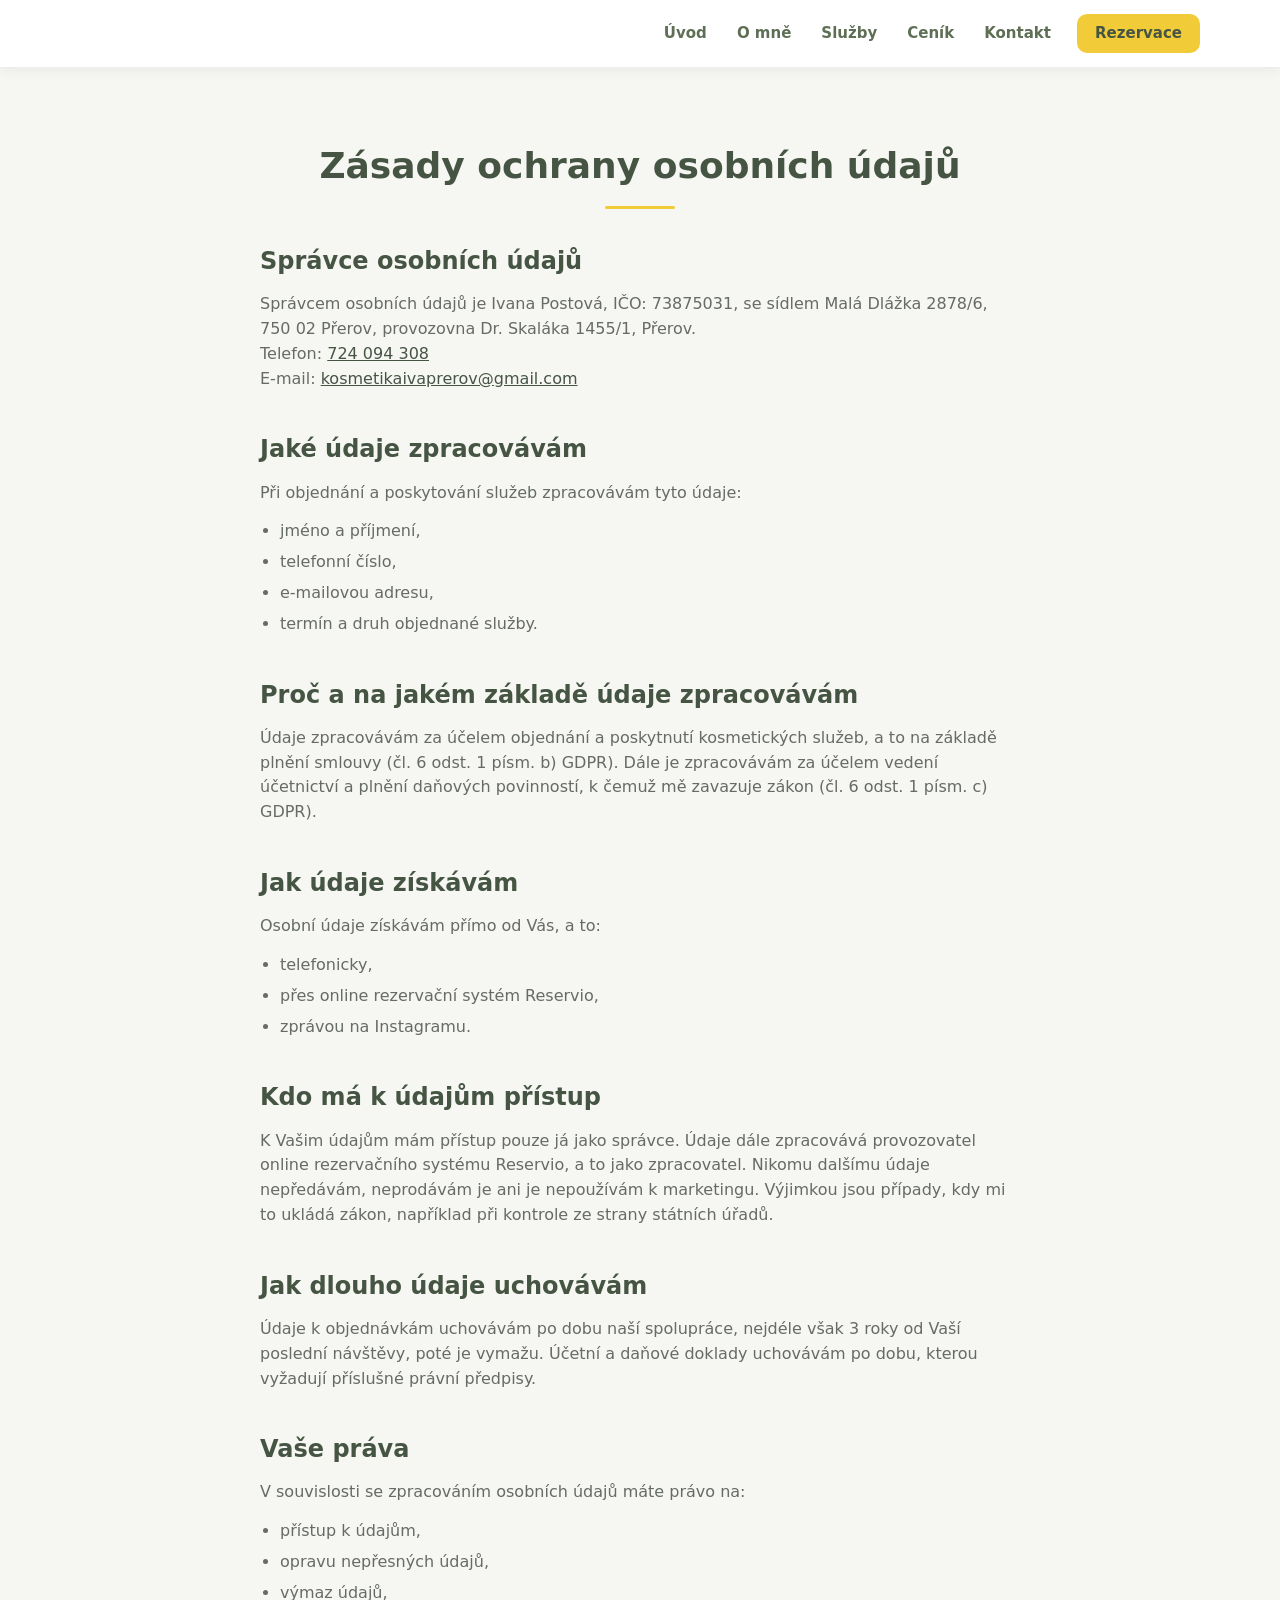
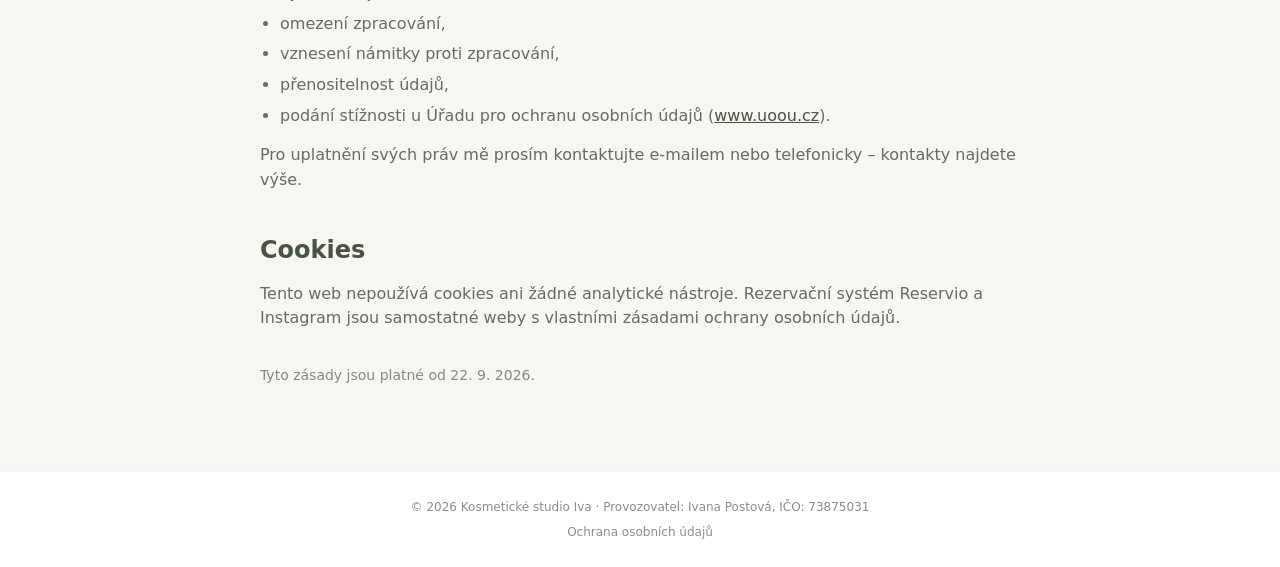
==== ochrana-osobnich-udaju.html @ 0e4a9955 "tlacitko a GDPR" ====
<!doctype html>
<html lang="cs">
  <head>
    <meta charset="utf-8" />
    <meta name="viewport" content="width=device-width, initial-scale=1" />

    <title>Ochrana osobních údajů | Kosmetické studio Iva</title>
    <meta
      name="description"
      content="Zásady ochrany osobních údajů kosmetického studia Iva v Přerově – jaké údaje zpracováváme, proč a jak dlouho je uchováváme."
    />
    <meta name="robots" content="index, follow" />
    <link rel="canonical" href="https://kosmetikaiva.cz/ochrana-osobnich-udaju.html" />
    <link rel="icon" type="image/png" href="img/favicon.png" />

    <link rel="stylesheet" href="styles.css" />
  </head>

  <body>
    <!-- Header / Navigace -->
    <header class="site-header" id="top">
      <div class="container header-inner">
        <nav class="nav" aria-label="Hlavní navigace">
          <a class="nav-link" href="index.html#top">Úvod</a>
          <a class="nav-link" href="index.html#omne">O mně</a>
          <a class="nav-link" href="index.html#sluzby">Služby</a>
          <a class="nav-link" href="index.html#cenik">Ceník</a>
          <a class="nav-link" href="index.html#kontakt">Kontakt</a>
          <!-- TODO: doplnit odkaz na Reservio -->
          <a class="nav-cta" href="#">Rezervace</a>
        </nav>

        <button
          class="burger"
          type="button"
          aria-label="Otevřít menu"
          aria-expanded="false"
          aria-controls="mobileMenu"
        >
          <span></span><span></span><span></span>
        </button>
      </div>

      <!-- Mobil menu -->
      <div class="mobile-menu" id="mobileMenu" hidden>
        <div class="container mobile-menu-inner">
          <a class="mobile-link" href="index.html#top">Úvod</a>
          <a class="mobile-link" href="index.html#omne">O mně</a>
          <a class="mobile-link" href="index.html#sluzby">Služby</a>
          <a class="mobile-link" href="index.html#cenik">Ceník</a>
          <a class="mobile-link" href="index.html#kontakt">Kontakt</a>
          <!-- TODO: doplnit odkaz na Reservio -->
          <a class="mobile-link mobile-link-cta" href="#">Rezervace</a>
        </div>
      </div>
    </header>

    <!-- Ochrana osobnich udaju -->
    <main class="section">
      <div class="container">
        <div class="section-title">
          <h1>Zásady ochrany osobních údajů</h1>
          <div class="title-accent"></div>
        </div>

        <div class="legal-content">
          <h2>Správce osobních údajů</h2>
          <p>
            Správcem osobních údajů je Ivana Postová, IČO: 73875031, se sídlem
            Malá Dlážka 2878/6, 750 02 Přerov, provozovna Dr. Skaláka 1455/1,
            Přerov.<br />
            Telefon: <a href="tel:+420724094308">724 094 308</a><br />
            E-mail:
            <a href="mailto:kosmetikaivaprerov@gmail.com"
              >kosmetikaivaprerov@gmail.com</a
            >
          </p>

          <h2>Jaké údaje zpracovávám</h2>
          <p>Při objednání a poskytování služeb zpracovávám tyto údaje:</p>
          <ul>
            <li>jméno a příjmení,</li>
            <li>telefonní číslo,</li>
            <li>e-mailovou adresu,</li>
            <li>termín a druh objednané služby.</li>
          </ul>

          <h2>Proč a na jakém základě údaje zpracovávám</h2>
          <p>
            Údaje zpracovávám za účelem objednání a poskytnutí kosmetických
            služeb, a to na základě plnění smlouvy (čl. 6 odst. 1 písm. b)
            GDPR). Dále je zpracovávám za účelem vedení účetnictví a plnění
            daňových povinností, k čemuž mě zavazuje zákon (čl. 6 odst. 1
            písm. c) GDPR).
          </p>

          <h2>Jak údaje získávám</h2>
          <p>Osobní údaje získávám přímo od Vás, a to:</p>
          <ul>
            <li>telefonicky,</li>
            <li>přes online rezervační systém Reservio,</li>
            <li>zprávou na Instagramu.</li>
          </ul>

          <h2>Kdo má k údajům přístup</h2>
          <p>
            K Vašim údajům mám přístup pouze já jako správce. Údaje dále
            zpracovává provozovatel online rezervačního systému Reservio,
            a to jako zpracovatel. Nikomu dalšímu údaje nepředávám,
            neprodávám je ani je nepoužívám k marketingu. Výjimkou jsou
            případy, kdy mi to ukládá zákon, například při kontrole ze strany
            státních úřadů.
          </p>

          <h2>Jak dlouho údaje uchovávám</h2>
          <p>
            Údaje k objednávkám uchovávám po dobu naší spolupráce, nejdéle
            však 3 roky od Vaší poslední návštěvy, poté je vymažu. Účetní a
            daňové doklady uchovávám po dobu, kterou vyžadují příslušné
            právní předpisy.
          </p>

          <h2>Vaše práva</h2>
          <p>V souvislosti se zpracováním osobních údajů máte právo na:</p>
          <ul>
            <li>přístup k údajům,</li>
            <li>opravu nepřesných údajů,</li>
            <li>výmaz údajů,</li>
            <li>omezení zpracování,</li>
            <li>vznesení námitky proti zpracování,</li>
            <li>přenositelnost údajů,</li>
            <li>
              podání stížnosti u Úřadu pro ochranu osobních údajů
              (<a href="https://www.uoou.cz" target="_blank" rel="noopener"
                >www.uoou.cz</a
              >).
            </li>
          </ul>
          <p>
            Pro uplatnění svých práv mě prosím kontaktujte e-mailem nebo
            telefonicky – kontakty najdete výše.
          </p>

          <h2>Cookies</h2>
          <p>
            Tento web nepoužívá cookies ani žádné analytické nástroje.
            Rezervační systém Reservio a Instagram jsou samostatné weby s
            vlastními zásadami ochrany osobních údajů.
          </p>

          <p class="legal-note">
            Tyto zásady jsou platné od 22. 9. 2026.
          </p>
        </div>
      </div>
    </main>

    <!--footer-->
    <footer class="footer">
      <div class="container footer-inner">
        <div>
          © <span id="year"></span> Kosmetické studio Iva · Provozovatel: Ivana
          Postová, IČO: 73875031
        </div>
        <div class="footer-links">
          <a href="ochrana-osobnich-udaju.html">Ochrana osobních údajů</a>
        </div>
      </div>
    </footer>

    <script src="script.js"></script>
  </body>
</html>
---- styles.css ----
:root {
  --bg: #f6f7f2;
  --surface: #ffffff;
  --muted: #6d756c;
  --text: #2a2f2a;

  --green: #5f6f55; /* hlavní zelená */
  --green-dark: #465543; /* pro hover a výraz */
  --gold: #f2cc38; /* CTA a linka pod titulky */
  --gold-dark: #ddb921;

  --shadow: 0 10px 30px rgba(25, 30, 25, 0.08);
  --radius: 18px;
  --radius-lg: 26px;

  --container: 1120px;
}

* {
  box-sizing: border-box;
}
html {
  scroll-behavior: smooth;
  scroll-padding-top: 72px;
}
body {
  margin: 0;
  font-family:
    ui-sans-serif,
    system-ui,
    -apple-system,
    Segoe UI,
    Roboto,
    Arial,
    "Noto Sans",
    "Apple Color Emoji",
    "Segoe UI Emoji";
  color: var(--text);
  background: var(--bg);
  line-height: 1.55;
}

img {
  max-width: 100%;
  display: block;
}
a {
  color: inherit;
  text-decoration: none;
}
.container {
  width: min(var(--container), calc(100% - 40px));
  margin: 0 auto;
}

/* ============ Header ============ */
.site-header {
  position: sticky;
  top: 0;
  left: 0;
  right: 0;
  z-index: 50;

  background: #ffffff;
  border-bottom: 1px solid rgba(70, 85, 67, 0.1);
  box-shadow: 0 2px 12px rgba(0, 0, 0, 0.06);
}

.header-inner {
  display: flex;
  align-items: center;
  justify-content: flex-end;
  gap: 8px;
  padding: 14px 0;
}

.brand {
  display: inline-flex;
  gap: 10px;
  align-items: center;
  font-weight: 700;
  letter-spacing: 0.2px;
  color: var(--green-dark);
  margin-right: auto;
}
.brand-mark {
  width: 10px;
  height: 10px;
  border-radius: 999px;
  background: var(--gold);
  display: inline-block;
}
.brand-text {
  font-size: 15px;
}

.nav {
  display: flex;
  align-items: center;
  gap: 2px;
  margin: 0;
}

.nav-cta {
  font-size: 15px;
  font-weight: 700;
  color: var(--green-dark);
  background: var(--gold);
  padding: 8px 18px;
  border-radius: 10px;
  margin-left: 10px;
  transition: background 0.15s;
}
.nav-cta:hover {
  background: var(--gold-dark);
}

.nav-link {
  font-size: 15px;
  color: var(--green);
  font-weight: 600;
  padding: 8px 14px;
  border-radius: 8px;
  transition:
    background 0.15s,
    color 0.15s;
}
.nav-link:hover {
  background: rgba(95, 111, 85, 0.09);
  color: var(--green-dark);
}

.burger {
  display: none;
  width: 44px;
  height: 44px;
  border-radius: 0;
  border: none;
  background: transparent;
  box-shadow: none;
  cursor: pointer;
}
.burger span {
  display: block;
  width: 22px;
  height: 3px;
  background: var(--green);
  margin: 5px auto;
  border-radius: 2px;
}

/* mobile dropdown */
.mobile-menu {
  border-top: 1px solid rgba(70, 85, 67, 0.1);
  background: rgba(246, 247, 242, 0.98);
}
.mobile-menu-inner {
  padding: 10px 0 16px;
  display: grid;
  gap: 8px;
}
.mobile-link {
  padding: 12px 10px;
  border-radius: 14px;
  background: rgba(255, 255, 255, 0.75);
  border: 1px solid rgba(70, 85, 67, 0.08);
}
.mobile-link:hover {
  border-color: rgba(70, 85, 67, 0.18);
}
.mobile-link-cta {
  text-align: center;
  font-weight: 700;
  color: var(--green-dark);
  background: var(--gold);
  border-color: var(--gold);
}
.mobile-link-cta:hover {
  background: var(--gold-dark);
  border-color: var(--gold-dark);
}

/* ============ Hero ============ */
.hero {
  position: relative;
  min-height: 520px;
  display: grid;
  place-items: center;
  overflow: hidden;
}

.hero-bg {
  position: absolute;
  inset: 0;
  background-image: url("img/header-studio.webp"); /* tvoje fotka */
  background-position: center;
  background-size: cover;
  background-repeat: no-repeat;
}

.hero-overlay {
  position: absolute;
  inset: 0;
  background: linear-gradient(
    105deg,
    rgba(30, 40, 30, 0.72) 0%,
    rgba(30, 40, 30, 0.45) 55%,
    rgba(30, 40, 30, 0.1) 100%
  );
}

.hero-content {
  position: relative;
  padding: 56px 0;
  text-align: left;
}

.hero h1 {
  margin: 0;
  font-size: clamp(42px, 6vw, 64px);
  letter-spacing: -0.8px;
  color: #ffffff;
  font-weight: 800;
}

.hero-subtitle {
  margin: 10px 0 22px;
  color: #ffffff;
  font-size: 18px;
}

/* Buttons */
.btn {
  display: inline-flex;
  align-items: center;
  justify-content: center;
  height: 44px;
  padding: 0 18px;
  border-radius: 10px;
  font-weight: 700;
  border: 1px solid transparent;
}
.btn-primary {
  background: var(--gold);
  border: 1.5px solid var(--gold);
  color: var(--green-dark);
  box-shadow: none;
}
.btn-primary:hover {
  background: var(--gold-dark);
  border-color: var(--gold-dark);
}
.btn-secondary {
  background: transparent;
  border: 1.5px solid rgba(255, 255, 255, 0.85);
  color: #ffffff;
}
.btn-secondary:hover {
  background: rgba(255, 255, 255, 0.12);
  border-color: #ffffff;
}

.hero-buttons {
  display: flex;
  align-items: center;
  gap: 14px;
  flex-wrap: wrap;
}

/* ============ Sekce ============ */
.section {
  padding: 70px 0;
}

.section-title {
  text-align: center;
  margin-bottom: 34px;
}
.section-title h1,
.section-title h2 {
  margin: 0;
  font-size: 36px;
  color: var(--green-dark);
  font-weight: 700;
}
.title-accent {
  width: 70px;
  height: 3px;
  background: var(--gold);
  border-radius: 999px;
  margin: 12px auto 0;
}

/* Grids */
.grid {
  display: grid;
  gap: 26px;
}
.grid-3 {
  grid-template-columns: repeat(3, 1fr);
}

/* karty Sluzby */
.service-card {
  background: transparent;
  text-align: left;
}
.service-img {
  height: 190px;
  border-radius: 12px;
  background: #ddd center/cover no-repeat;
  box-shadow: 0 10px 28px rgba(0, 0, 0, 0.1);
  margin-bottom: 14px;
}
.service-card h3 {
  margin: 0 0 8px;
  font-size: 20px;
  color: var(--green-dark);
}
.service-card p {
  margin: 0;
  color: rgba(42, 47, 42, 0.7);
  font-size: 16px;
}

/* Citat */
.quote {
  padding: 70px 0;
  background: rgba(95, 111, 85, 0.06);
}
.quote-inner {
  text-align: center;
  max-width: 820px;
}
.quote-mark {
  font-family: Georgia, "Times New Roman", serif;
  font-size: 96px; /* klidně víc */
  line-height: 0.8;
  color: rgba(95, 111, 85, 0.28);
  margin-bottom: 8px;
  display: block;
}

.quote-text {
  margin: 0 auto 18px;
  color: var(--green);
  font-style: italic;
  font-size: 26px;
}
.quote-person {
  display: grid;
  justify-items: center;
  gap: 8px;
}
.avatar {
  width: 56px;
  height: 56px;
  border-radius: 999px;
  object-fit: cover;
  border: 3px solid rgba(255, 255, 255, 0.75);
  box-shadow: 0 10px 28px rgba(0, 0, 0, 0.12);
}
.quote-name {
  font-size: 12px;
  color: rgba(70, 85, 67, 0.85);
}

/* O mne */
.about {
  background: var(--surface);
}
.about-inner {
  display: grid;
  grid-template-columns: 1.1fr 0.9fr;
  gap: 36px;
  align-items: center;
}
.kicker {
  font-size: 12px;
  letter-spacing: 1.2px;
  color: rgba(70, 85, 67, 0.55);
  margin-bottom: 12px;
}
.about h2 {
  margin: 0 0 12px;
  color: var(--green-dark);
  font-size: 34px;
  line-height: 1.2;
}
.about p {
  margin: 0;
  color: rgba(42, 47, 42, 0.7);
  font-size: 16px;
  max-width: 58ch;
}
.about-image {
  height: 290px;
  border-radius: 14px;
  background-image: url("img/salon.jpg");
  background-position: center;
  background-size: cover;
  background-repeat: no-repeat;
  box-shadow: var(--shadow);
}

/* Cena a sluzby */
.pricing {
  background: var(--bg);
}
.price-list {
  max-width: 880px;
  margin: 0 auto;
  display: grid;
  gap: 16px;
}
.price-card {
  background: var(--surface);
  border-radius: var(--radius-lg);
  padding: 22px 22px;
  box-shadow: 0 12px 32px rgba(0, 0, 0, 0.06);
  border: 1px solid rgba(70, 85, 67, 0.08);
}
.price-head {
  display: flex;
  align-items: baseline;
  justify-content: space-between;
  gap: 12px;
}
.price-card h3 {
  margin: 0;
  color: var(--green-dark);
  font-size: 22px;
  letter-spacing: -0.2px;
}
.price {
  font-weight: 800;
  color: var(--green-dark);
  white-space: nowrap;
}
.price-card p {
  margin: 10px 0 0;
  color: rgba(42, 47, 42, 0.68);
  font-size: 16px;
}

.addons {
  margin-top: 10px;
  padding: 6px 2px 0;
}

.addons h3 {
  margin: 12px 0 10px;
  color: var(--green-dark);
  font-size: 18px;
}

.addon-row {
  display: flex;
  align-items: center;
  justify-content: space-between;
  padding: 10px 2px;
  color: rgba(42, 47, 42, 0.7);
  border-bottom: 1px solid rgba(70, 85, 67, 0.1);
}

.addon-row:last-child {
  border-bottom: none;
}

.addon-row strong {
  color: var(--green-dark);
  white-space: nowrap;
}

/* Kontakt */
.contact {
  background: rgba(95, 111, 85, 0.06);
}
.contact-lead {
  text-align: center;
  max-width: 900px;
  margin: 0 auto 24px;
  color: rgba(42, 47, 42, 0.7);
  font-size: 16px;
}
.contact-grid {
  max-width: 920px;
  margin: 0 auto;
  display: grid;
  grid-template-columns: repeat(2, 1fr);
  gap: 14px;
}
.contact-card {
  background: rgba(255, 255, 255, 0.7);
  border: 1px solid rgba(70, 85, 67, 0.12);
  border-radius: 18px;
  padding: 18px 16px;
  display: flex;
  gap: 12px;
  align-items: center;
  box-shadow: 0 10px 26px rgba(0, 0, 0, 0.06);
}
.contact-card:hover {
  border-color: rgba(70, 85, 67, 0.22);
}
.contact-card-wide {
  grid-column: 1 / -1;
}
.icon {
  width: 46px;
  height: 46px;
  border-radius: 14px;
  display: grid;
  place-items: center;
  background: rgba(95, 111, 85, 0.1);
}
.icon svg {
  width: 22px;
  height: 22px;
  fill: rgba(70, 85, 67, 0.8);
}
.contact-meta .label {
  font-size: 11px;
  letter-spacing: 1px;
  color: rgba(70, 85, 67, 0.6);
}
.contact-meta .value {
  font-size: 18px;
  font-weight: 800;
  color: var(--green-dark);
}
.contact-meta em {
  font-style: italic;
  font-weight: 600;
}

/* Footer */
.footer {
  padding: 26px 0;
  background: var(--surface);
  border-top: 1px solid rgba(70, 85, 67, 0.08);
}
.footer-inner {
  text-align: center;
  color: rgba(42, 47, 42, 0.55);
  font-size: 12px;
}
.footer-links {
  margin-top: 6px;
}
.footer-links a {
  color: rgba(42, 47, 42, 0.55);
  text-decoration: none;
}
.footer-links a:hover {
  text-decoration: underline;
}

/* ============ zobrazeni na mobil ============ */
@media (max-width: 980px) {
  .grid-3 {
    grid-template-columns: 1fr;
  }
  .service-img {
    height: 220px;
  }
  .about-inner {
    grid-template-columns: 1fr;
  }
  .about-image {
    height: 240px;
  }
  .hero {
    min-height: 480px;
  }
}

@media (max-width: 720px) {
  .nav {
    display: none;
  }
  .burger {
    display: inline-grid;
    place-items: center;
  }
  .hero-content {
    padding: 40px 0;
  }
  .section {
    padding: 56px 0;
  }
  .section-title h1,
  .section-title h2 {
    font-size: 32px;
  }
  .contact-grid {
    grid-template-columns: 1fr;
  }
  .contact-card-wide {
    grid-column: auto;
  }
}
@media (max-width: 600px) {
  .price-head {
    flex-direction: column;
    align-items: flex-start;
    gap: 6px;
  }

  .price {
    font-size: 18px;
    font-weight: 700;
  }
}

@media (max-width: 480px) {
  .hero-buttons {
    flex-direction: column;
    align-items: stretch;
  }
  .hero-buttons .btn {
    width: 100%;
  }
}

/* ============ Právní stránka ============ */
.legal-content {
  max-width: 760px;
  margin: 0 auto;
}
.legal-content h2 {
  margin: 40px 0 12px;
  color: var(--green-dark);
  font-size: 24px;
}
.legal-content h2:first-child {
  margin-top: 0;
}
.legal-content p {
  margin: 0 0 14px;
  color: rgba(42, 47, 42, 0.7);
  font-size: 16px;
}
.legal-content ul {
  margin: 0 0 14px;
  padding-left: 20px;
  color: rgba(42, 47, 42, 0.7);
  font-size: 16px;
}
.legal-content li {
  margin-bottom: 6px;
}
.legal-content a {
  color: var(--green-dark);
  text-decoration: underline;
}
.legal-content .legal-note {
  margin-top: 34px;
  font-size: 14px;
  color: rgba(42, 47, 42, 0.55);
}
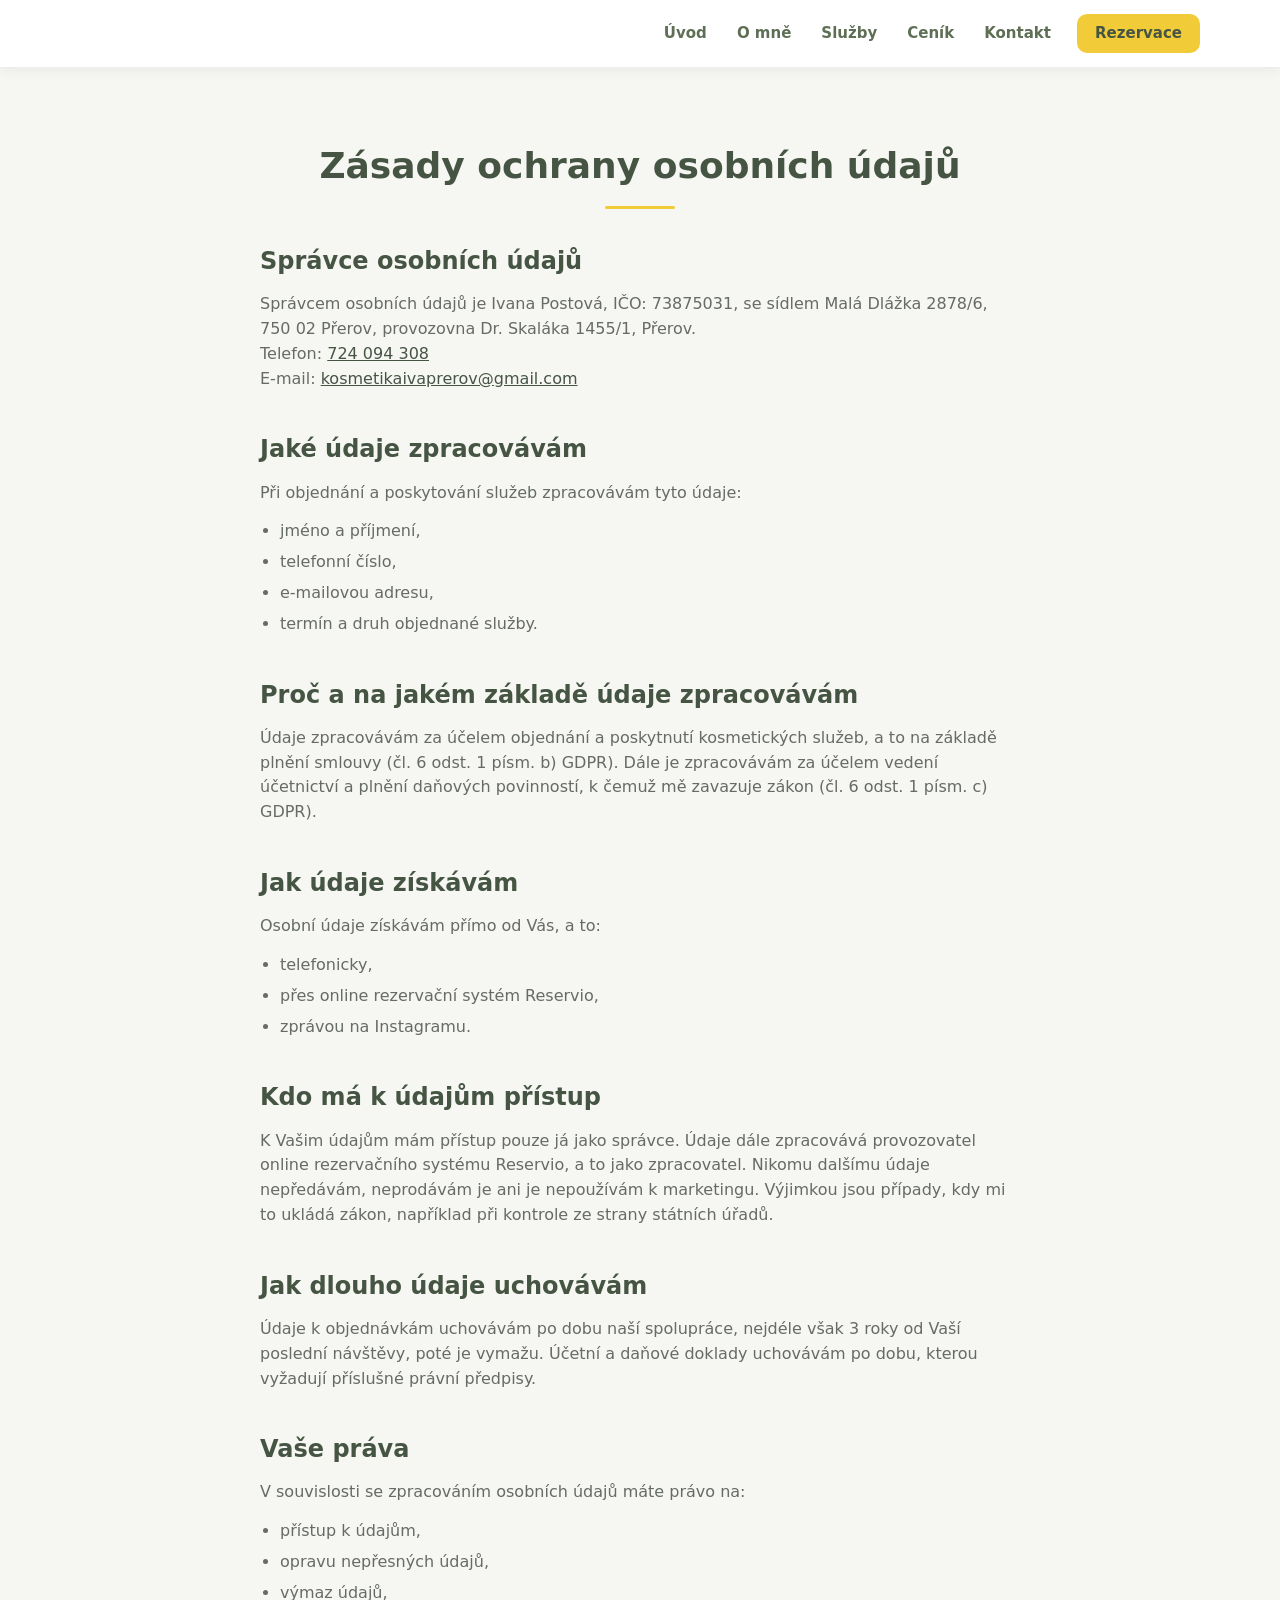
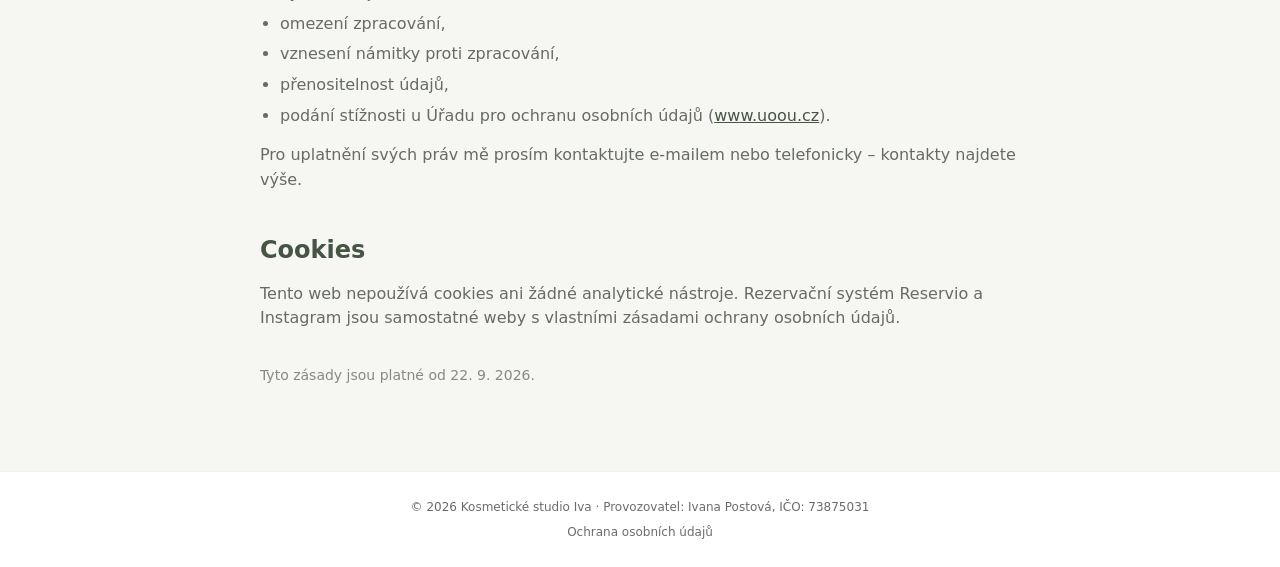
==== commit 2cc45312: "v-2" ====
--- a/ochrana-osobnich-udaju.html
+++ b/ochrana-osobnich-udaju.html
@@ -13,7 +13,7 @@
     <link rel="canonical" href="https://kosmetikaiva.cz/ochrana-osobnich-udaju.html" />
     <link rel="icon" type="image/png" href="img/favicon.png" />
 
-    <link rel="stylesheet" href="styles.css" />
+    <link rel="stylesheet" href="styles.css?v=2" />
   </head>
 
   <body>
@@ -26,8 +26,13 @@
           <a class="nav-link" href="index.html#sluzby">Služby</a>
           <a class="nav-link" href="index.html#cenik">Ceník</a>
           <a class="nav-link" href="index.html#kontakt">Kontakt</a>
-          <!-- TODO: doplnit odkaz na Reservio -->
-          <a class="nav-cta" href="#">Rezervace</a>
+          <a
+            class="nav-cta"
+            href="https://kosmeticke-studio-iva.reservio.com/"
+            target="_blank"
+            rel="noopener"
+            >Rezervace</a
+          >
         </nav>
 
         <button
@@ -49,8 +54,13 @@
           <a class="mobile-link" href="index.html#sluzby">Služby</a>
           <a class="mobile-link" href="index.html#cenik">Ceník</a>
           <a class="mobile-link" href="index.html#kontakt">Kontakt</a>
-          <!-- TODO: doplnit odkaz na Reservio -->
-          <a class="mobile-link mobile-link-cta" href="#">Rezervace</a>
+          <a
+            class="mobile-link mobile-link-cta"
+            href="https://kosmeticke-studio-iva.reservio.com/"
+            target="_blank"
+            rel="noopener"
+            >Rezervace</a
+          >
         </div>
       </div>
     </header>
@@ -168,6 +178,6 @@
       </div>
     </footer>
 
-    <script src="script.js"></script>
+    <script src="script.js?v=2"></script>
   </body>
 </html>
--- a/styles.css
+++ b/styles.css
@@ -362,7 +362,7 @@
 }
 .quote-name {
   font-size: 12px;
-  color: rgba(70, 85, 67, 0.85);
+  color: rgba(70, 85, 67, 0.9);
 }
 
 /* O mne */
@@ -378,7 +378,7 @@
 .kicker {
   font-size: 12px;
   letter-spacing: 1.2px;
-  color: rgba(70, 85, 67, 0.55);
+  color: rgba(70, 85, 67, 0.85);
   margin-bottom: 12px;
 }
 .about h2 {
@@ -522,7 +522,7 @@
 .contact-meta .label {
   font-size: 11px;
   letter-spacing: 1px;
-  color: rgba(70, 85, 67, 0.6);
+  color: rgba(70, 85, 67, 0.85);
 }
 .contact-meta .value {
   font-size: 18px;
@@ -542,14 +542,14 @@
 }
 .footer-inner {
   text-align: center;
-  color: rgba(42, 47, 42, 0.55);
+  color: rgba(42, 47, 42, 0.7);
   font-size: 12px;
 }
 .footer-links {
   margin-top: 6px;
 }
 .footer-links a {
-  color: rgba(42, 47, 42, 0.55);
+  color: rgba(42, 47, 42, 0.7);
   text-decoration: none;
 }
 .footer-links a:hover {
